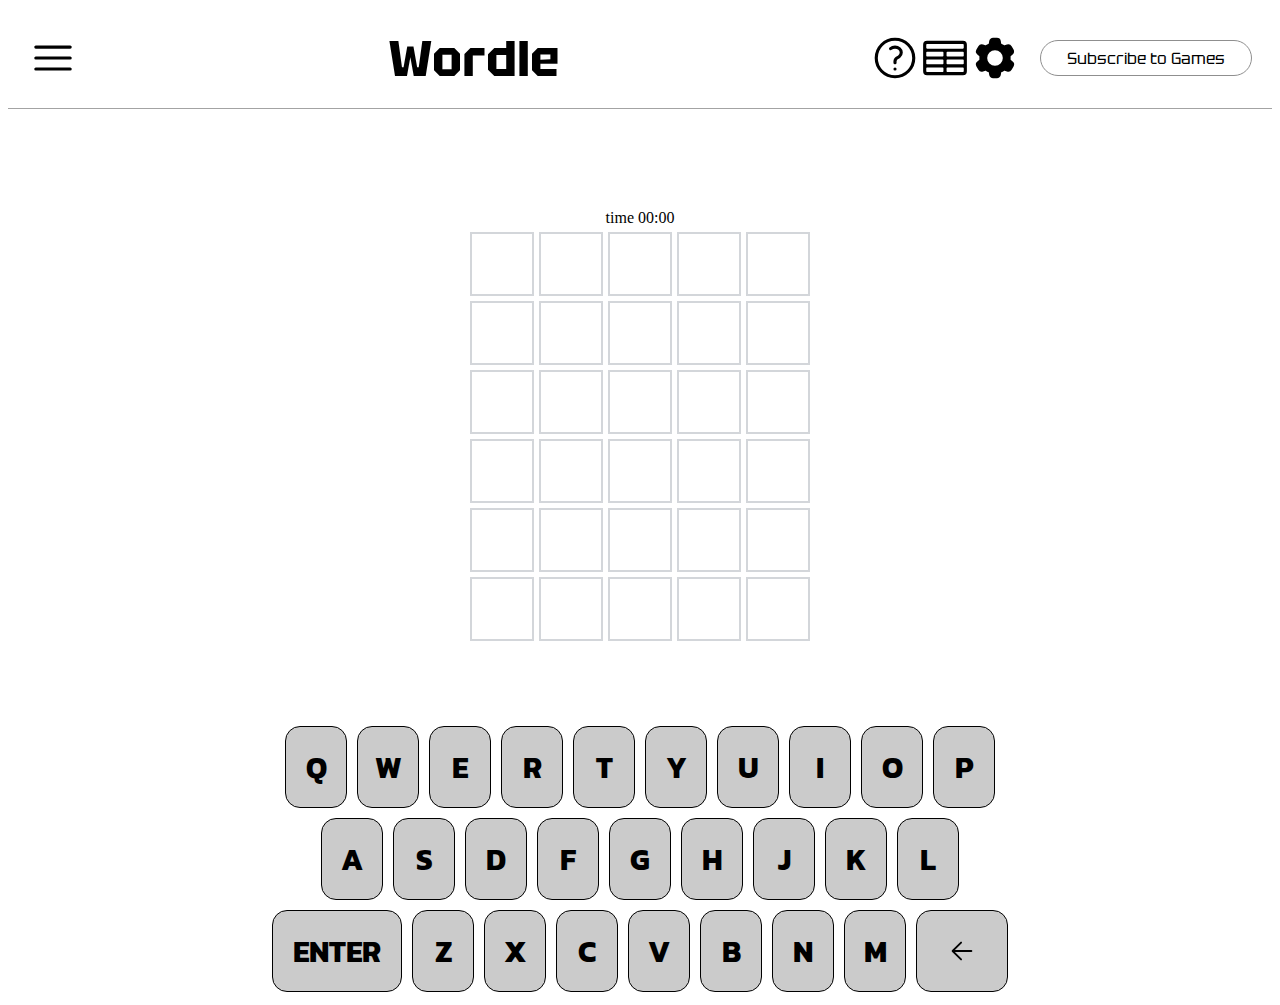
==== index.html @ 81cb7153 "워들 HTML/CSS작성" ====
<!DOCTYPE html>
<html lang="en">
  <head>
    <meta charset="UTF-8" />
    <meta name="viewport" content="width=device-width, initial-scale=1.0" />
    <title>Document</title>
    <link rel="stylesheet" href="css/main.css" />
    <link rel="stylesheet" href="css/header.css" />
    <link rel="stylesheet" href="css/footer.css" />
    <link rel="preconnect" href="https://fonts.googleapis.com" />
    <link rel="preconnect" href="https://fonts.gstatic.com" crossorigin />
    <link
      href="https://fonts.googleapis.com/css2?family=Kanit:ital,wght@0,400;1,500&family=Tektur:wght@400;700&display=swap"
      rel="stylesheet"
    />
  </head>
  <body>
    <header>
      <div class="menu_img">
        <div class="header_icons">
          <img src="icons/menu.svg" alt="menu_img" />
        </div>
      </div>
      <div class="title_div">
        <label class="title">Wordle</label>
      </div>
      <div class="icons">
        <div class="header_icons">
          <img src="icons/help.svg" alt="help_img" />
        </div>
        <div class="header_icons">
          <img src="icons/chart.svg" alt="chart_img" />
        </div>
        <div class="header_icons">
          <img src="icons/setting.svg" alt="setting_img" />
        </div>
        <div class="sub_box">Subscribe to Games</div>
      </div>
    </header>
    <main>
      <div class="time">time 00:00</div>
      <div class="board-row row-0">
        <div class="board-block" data-index="00"></div>
        <div class="board-block" data-index="01"></div>
        <div class="board-block" data-index="02"></div>
        <div class="board-block" data-index="03"></div>
        <div class="board-block" data-index="04"></div>
      </div>
      <div class="board-row row-1">
        <div class="board-block" data-index="05"></div>
        <div class="board-block" data-index="06"></div>
        <div class="board-block" data-index="07"></div>
        <div class="board-block" data-index="08"></div>
        <div class="board-block" data-index="09"></div>
      </div>
      <div class="board-row row-2">
        <div class="board-block" data-index="10"></div>
        <div class="board-block" data-index="11"></div>
        <div class="board-block" data-index="12"></div>
        <div class="board-block" data-index="13"></div>
        <div class="board-block" data-index="14"></div>
      </div>
      <div class="board-row row-3">
        <div class="board-block" data-index="15"></div>
        <div class="board-block" data-index="16"></div>
        <div class="board-block" data-index="17"></div>
        <div class="board-block" data-index="18"></div>
        <div class="board-block" data-index="19"></div>
      </div>
      <div class="board-row row-4">
        <div class="board-block" data-index="20"></div>
        <div class="board-block" data-index="21"></div>
        <div class="board-block" data-index="22"></div>
        <div class="board-block" data-index="23"></div>
        <div class="board-block" data-index="24"></div>
      </div>
      <div class="board-row row-5">
        <div class="board-block" data-index="25"></div>
        <div class="board-block" data-index="26"></div>
        <div class="board-block" data-index="27"></div>
        <div class="board-block" data-index="28"></div>
        <div class="board-block" data-index="29"></div>
      </div>
    </main>
    <footer>
      <div class="type-row row-0">
        <div class="type-block" data-key="Q">
          <div class="type-block-in">Q</div>
        </div>
        <div class="type-block" data-key="W">
          <div class="type-block-in">W</div>
        </div>
        <div class="type-block" data-key="E">
          <div class="type-block-in">E</div>
        </div>
        <div class="type-block" data-key="R">
          <div class="type-block-in">R</div>
        </div>
        <div class="type-block" data-key="T">
          <div class="type-block-in">T</div>
        </div>
        <div class="type-block" data-key="Y">
          <div class="type-block-in">Y</div>
        </div>
        <div class="type-block" data-key="U">
          <div class="type-block-in">U</div>
        </div>
        <div class="type-block" data-key="I">
          <div class="type-block-in">I</div>
        </div>
        <div class="type-block" data-key="O">
          <div class="type-block-in">O</div>
        </div>
        <div class="type-block" data-key="P">
          <div class="type-block-in">P</div>
        </div>
      </div>
      <div class="type-row row-1">
        <div class="type-block" data-key="A">
          <div class="type-block-in">A</div>
        </div>
        <div class="type-block" data-key="S">
          <div class="type-block-in">S</div>
        </div>
        <div class="type-block" data-key="D">
          <div class="type-block-in">D</div>
        </div>
        <div class="type-block" data-key="F">
          <div class="type-block-in">F</div>
        </div>
        <div class="type-block" data-key="G">
          <div class="type-block-in">G</div>
        </div>
        <div class="type-block" data-key="H">
          <div class="type-block-in">H</div>
        </div>
        <div class="type-block" data-key="J">
          <div class="type-block-in">J</div>
        </div>
        <div class="type-block" data-key="K">
          <div class="type-block-in">K</div>
        </div>
        <div class="type-block" data-key="L">
          <div class="type-block-in">L</div>
        </div>
      </div>
      <div class="type-row row-2">
        <div class="type-block" data-key="ENTER">
          <div class="type-block-enter">ENTER</div>
        </div>
        <div class="type-block" data-key="Z">
          <div class="type-block-in">Z</div>
        </div>
        <div class="type-block" data-key="X">
          <div class="type-block-in">X</div>
        </div>
        <div class="type-block" data-key="C">
          <div class="type-block-in">C</div>
        </div>
        <div class="type-block" data-key="V">
          <div class="type-block-in">V</div>
        </div>
        <div class="type-block" data-key="B">
          <div class="type-block-in">B</div>
        </div>
        <div class="type-block" data-key="N">
          <div class="type-block-in">N</div>
        </div>
        <div class="type-block" data-key="M">
          <div class="type-block-in">M</div>
        </div>
        <div class="type-block" data-key="BACK">
          <div class="type-block-back">
            <img src="icons/back.svg" alt="back" />
          </div>
        </div>
      </div>
    </footer>
  </body>
</html>
---- css/main.css ----
main {
  padding-top: 100px;
  display: flex;
  flex-direction: column;
  justify-content: center;
  align-items: center;
  gap: 5px;
}

.board-row {
  display: flex;
  justify-content: center;
  align-items: center;
  gap: 5px;
}

.board-block {
  display: flex;
  justify-content: center;
  align-items: center;
  border: 2px solid#d3d6da;
  width: 60px;
  height: 60px;
}
---- css/header.css ----
header {
  padding: 10px 20px 10px 20px;
  display: flex;
  justify-content: space-between;
  border-bottom: 1px solid rgb(163, 163, 163);
}
.header_icons {
  display: flex;
  justify-content: center;
  align-items: center;
  width: 50px;
  height: 80px;
}
.header_icons img {
  width: 50px;
  height: 50px;
}
.icons {
  display: flex;
  justify-content: center;
  align-items: center;
  
}
.title_div {
  display: flex;
  justify-content: center;
  align-items: center;
}
.title {
  font-size: 50px;
  font-family: "Tektur", cursive;
  font-weight: bold;
}
.sub_box {
  width: 170px;
  height: 30px;
  margin-left: 20px;
  padding: 2px 20px 2px 20px;
  border: 1px solid rgb(143, 143, 143);
  border-radius: 50px;
  display: flex;
  justify-content: center;
  align-items: center;
  font-family: "Tektur", cursive;
}
---- css/footer.css ----
footer {
  display: flex;
  align-items: center;
  justify-content: center;
  padding-top: 80px;
  flex-direction: column;
}
.type-row {
  display: flex;
  align-items: center;
  justify-content: center;
}
.type-block {
  margin: 5px;
  border-radius: 15px;
  height: 50px;
  border: 1px solid black;
  display: flex;
  align-items: center;
  justify-content: center;
  padding: 15px 20px 15px 20px;
  background-color: rgb(203, 203, 203);
}
.type-block-in {
  display: flex;
  align-items: center;
  justify-content: center;
  width: 20px;
  font-family: "Kanit", sans-serif;
  font-weight: bolder;
  font-size: 30px;
}
.type-block-enter {
  display: flex;
  align-items: center;
  justify-content: center;
  font-family: "Kanit", sans-serif;
  font-weight: bolder;
  font-size: 30px;
}
.type-block-back {
  width: 50px;
  display: flex;
  align-items: center;
  justify-content: center;
}
.type-block-back img {
  width: 30px;
}
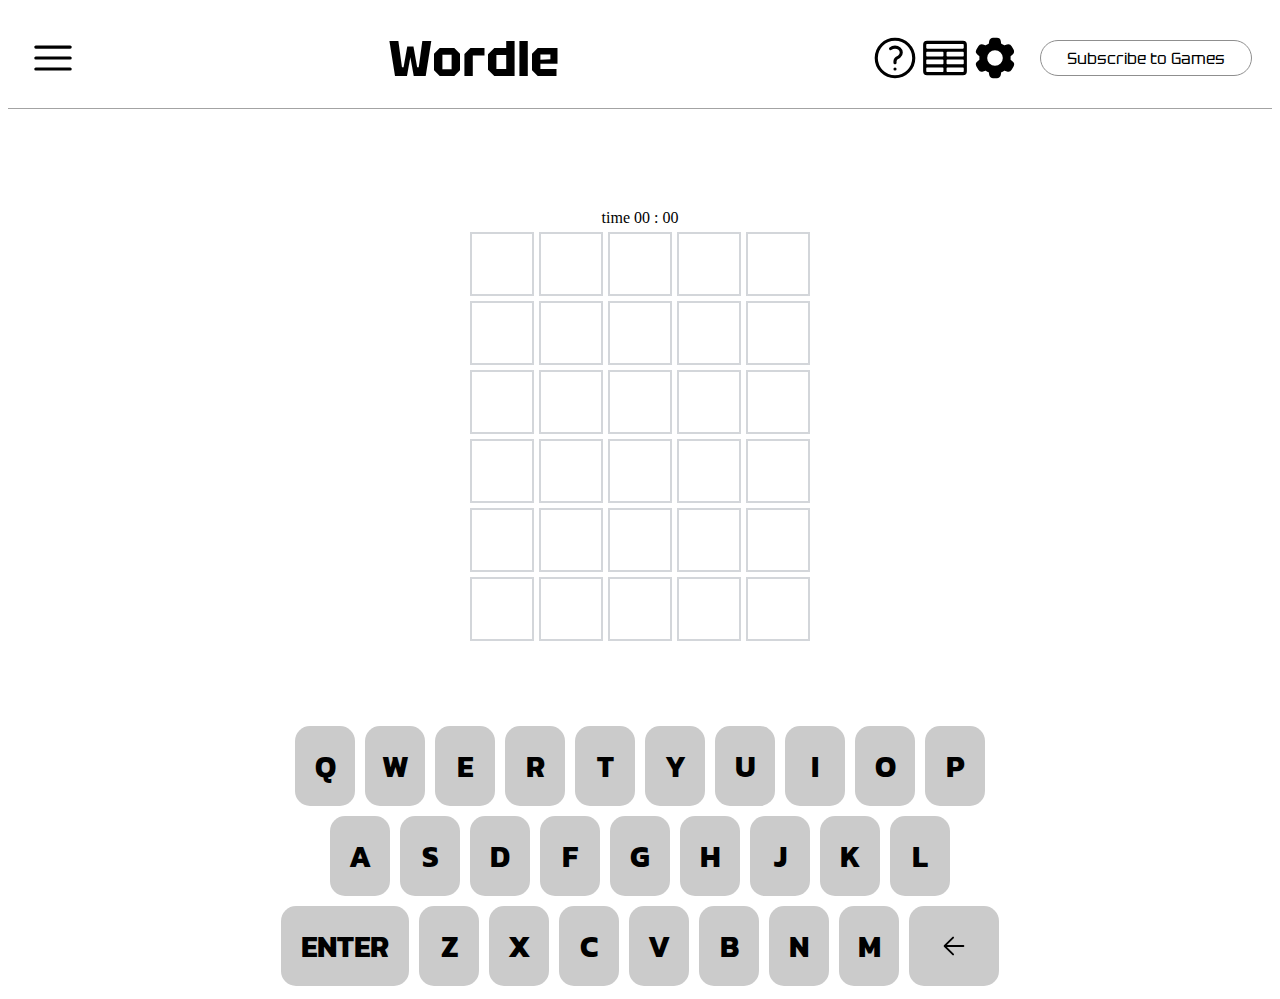
==== commit 686666d1: "[워들] Javascript 완성" ====
--- a/index.html
+++ b/index.html
@@ -38,7 +38,7 @@
       </div>
     </header>
     <main>
-      <div class="time">time 00:00</div>
+      <div class="time">time 00 : 00</div>
       <div class="board-row row-0">
         <div class="board-block" data-index="00"></div>
         <div class="board-block" data-index="01"></div>
@@ -47,39 +47,39 @@
         <div class="board-block" data-index="04"></div>
       </div>
       <div class="board-row row-1">
-        <div class="board-block" data-index="05"></div>
-        <div class="board-block" data-index="06"></div>
-        <div class="board-block" data-index="07"></div>
-        <div class="board-block" data-index="08"></div>
-        <div class="board-block" data-index="09"></div>
-      </div>
-      <div class="board-row row-2">
         <div class="board-block" data-index="10"></div>
         <div class="board-block" data-index="11"></div>
         <div class="board-block" data-index="12"></div>
         <div class="board-block" data-index="13"></div>
         <div class="board-block" data-index="14"></div>
       </div>
-      <div class="board-row row-3">
-        <div class="board-block" data-index="15"></div>
-        <div class="board-block" data-index="16"></div>
-        <div class="board-block" data-index="17"></div>
-        <div class="board-block" data-index="18"></div>
-        <div class="board-block" data-index="19"></div>
-      </div>
-      <div class="board-row row-4">
+      <div class="board-row row-2">
         <div class="board-block" data-index="20"></div>
         <div class="board-block" data-index="21"></div>
         <div class="board-block" data-index="22"></div>
         <div class="board-block" data-index="23"></div>
         <div class="board-block" data-index="24"></div>
       </div>
+      <div class="board-row row-3">
+        <div class="board-block" data-index="30"></div>
+        <div class="board-block" data-index="31"></div>
+        <div class="board-block" data-index="32"></div>
+        <div class="board-block" data-index="33"></div>
+        <div class="board-block" data-index="34"></div>
+      </div>
+      <div class="board-row row-4">
+        <div class="board-block" data-index="40"></div>
+        <div class="board-block" data-index="41"></div>
+        <div class="board-block" data-index="42"></div>
+        <div class="board-block" data-index="43"></div>
+        <div class="board-block" data-index="44"></div>
+      </div>
       <div class="board-row row-5">
-        <div class="board-block" data-index="25"></div>
-        <div class="board-block" data-index="26"></div>
-        <div class="board-block" data-index="27"></div>
-        <div class="board-block" data-index="28"></div>
-        <div class="board-block" data-index="29"></div>
+        <div class="board-block" data-index="50"></div>
+        <div class="board-block" data-index="51"></div>
+        <div class="board-block" data-index="52"></div>
+        <div class="board-block" data-index="53"></div>
+        <div class="board-block" data-index="54"></div>
       </div>
     </main>
     <footer>
@@ -176,5 +176,6 @@
         </div>
       </div>
     </footer>
+    <script src="JS/index.js"></script>
   </body>
 </html>
--- a/css/main.css
+++ b/css/main.css
@@ -21,4 +21,7 @@
   border: 2px solid#d3d6da;
   width: 60px;
   height: 60px;
+  font-family: "Kanit", sans-serif;
+  font-weight: bolder;
+  font-size: 30px;
 }
--- a/css/footer.css
+++ b/css/footer.css
@@ -14,7 +14,6 @@
   margin: 5px;
   border-radius: 15px;
   height: 50px;
-  border: 1px solid black;
   display: flex;
   align-items: center;
   justify-content: center;
